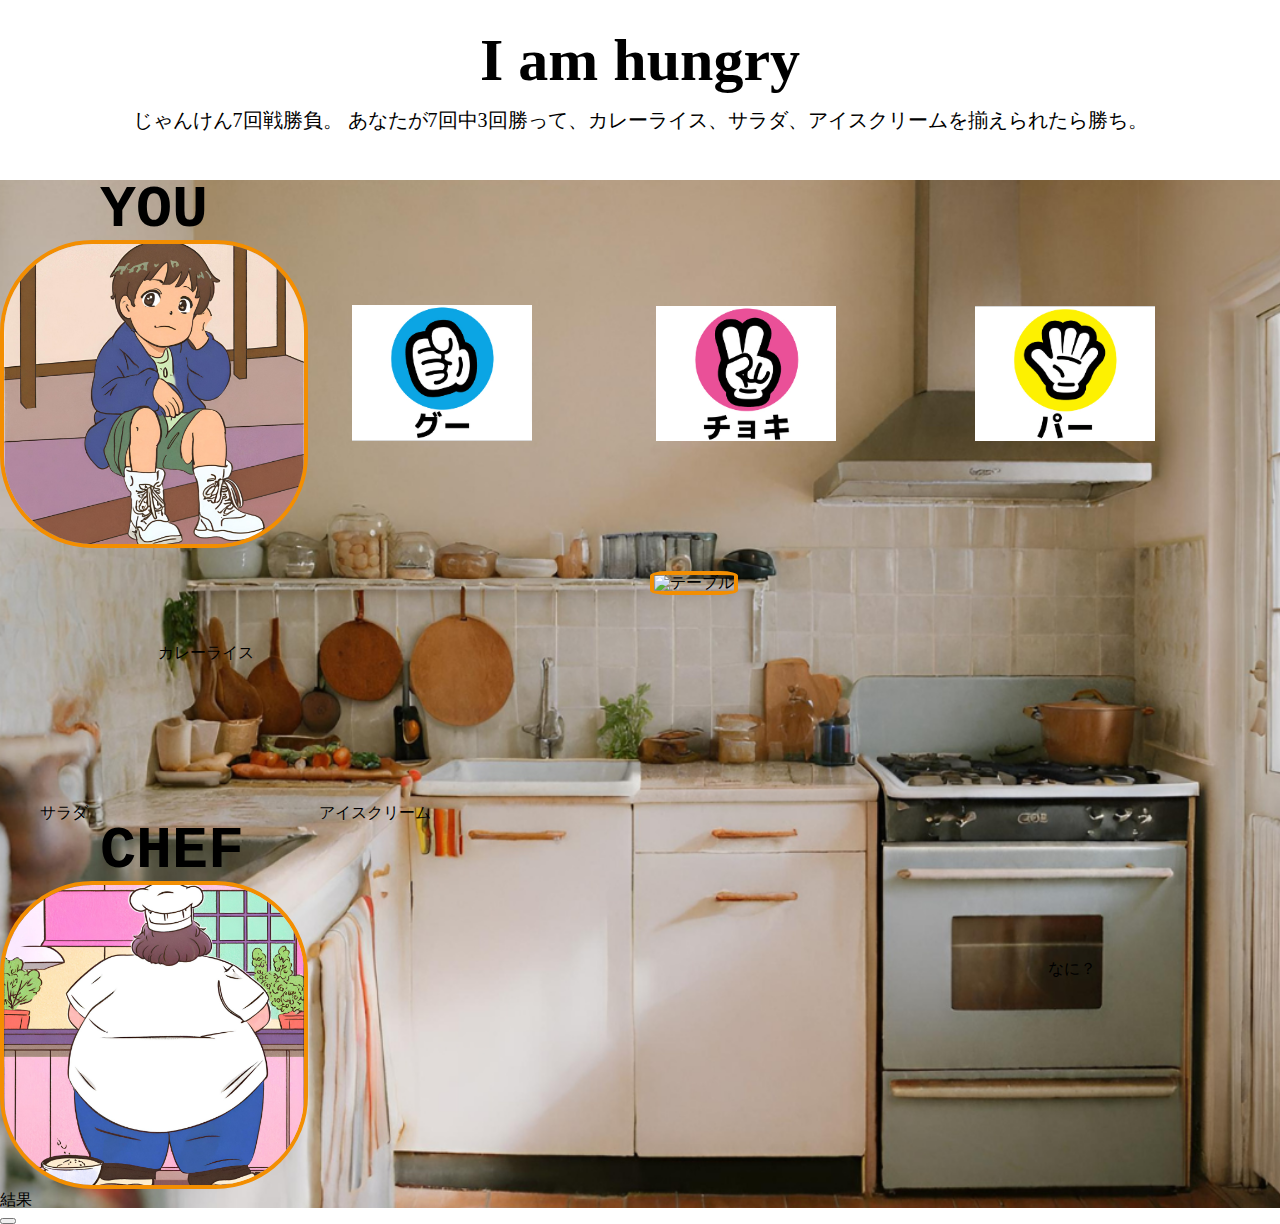
==== janken_tpl.html @ 83d5e886 "layout" ====
<!DOCTYPE html>
<html>
    
<head>
    <meta charset="utf-8">
    <meta name="viewport" content="width=device-width">
    <!-- css -->
    <link rel="stylesheet" href="css/style.css">
    <link rel="stylesheet" href="css/reset.css">
    <title>I am hungry</title>
    <!-- jquery -->
    <script src="js/jquery-2.1.3.min.js"></script>
</head>

<body>
    <header>
        <h1 class="title">I am hungry</h1>
        <h2 class="rule">
            じゃんけん7回戦勝負。
            あなたが7回中3回勝って、カレーライス、サラダ、アイスクリームを揃えられたら勝ち。
        </h2>
    </header>
        
    <main>
        <!-- あなた -->
        <section>
            <h2 class="player">YOU</h2>
            <div class="you">
                <!-- あなたの画像 -->
                <div class="waiting">
                    <img class="waitingBoy" src="./img/waiting.png" alt="食事を待っている男の子" width="300px">
                </div>
                    
                <!-- あなたのじゃんけんの手 -->
                <div>
                    <ul class="youJanken">
                        <li id="gu_btn"><img src="./img/gu.png" alt="グー" width="180px"></li>
                        <li id="cho_btn"><img src="./img/choki.png" alt="チョキ" width="180px"></li>
                        <li id="par_btn"><img src="./img/par.png" alt="パー" width="180px"></li>
                    </ul>
                </div>
            </div>
        </section>

        <div class="relative">
            <!-- ダイニングテーブルの画像 -->
            <section>
                <div class="table">
                    <img class="tableImg" src="./img/table.jpeg" alt="テーブル" width="600px">
                </div>
            </section>
            <!-- 勝ったら料理が一皿ずつimgで出てくる　という関数-->
            <section>
                <div class="judgment">
                    <div id="judgment1">サラダ</div>
                    <div id="judgment2">カレーライス</div>
                    <div id="judgment3">アイスクリーム</div>
                </div>
            </section>
        </div>
        
        <!-- シェフ -->
        <section>
            <h2 class="player">CHEF</h2>
            <div class="chef">
                <!-- シェフの画像 -->
                <div class="cooking">
                    <img class="cookingChef" src="./img/chef.png" alt="料理をしているシェフ" width="300px">
                </div>
                <!-- シェフのじゃんけんの手 -->
                <div id="pc_hands">なに？</div>
            </div>
        </section>
            
        <!-- 勝負がついたらWIN/LOSEの大きな（既存の男の子の画像を隠すくらい）imgが出る -->
        <section>
            <div id="result">結果</div>
        </section>
            
    </main>
        
    <footer>
        <!-- TRY AGAINのボタンを作る。（ゲームを最初からリセットする） -->
        <button id="tryAgain" type="button"></button>
    </footer>
    <script src="./js/janken.js"></script>        
</body>

</html>
---- css/style.css ----
body {
    text-align: left;
    margin-right: auto;
    margin-left: auto;
}
main {
    background-image: url("../img/haikei.png");
    background-repeat: no-repeat;
    background-position: center;
    background-size: 100%;
}
.title{
    font-size: 60px;
    font-weight: bold;
    text-align: center;
    margin-top: 30px;
    margin-bottom: 20px;
}
.rule{
    font-size: 20px;
    text-align: center;
    margin-bottom: 50px;
}
.player{
    font-size: 60px;
    font-family: 'Courier New', Courier, monospace;
    font-weight: bold;
}
ul{
    padding: 0;
    display: table;
    table-layout: fixed;
    width: 100%;
    text-align: right;
}
li{
    display: table-cell;
    cursor: grab;
}
.player{
    padding-left: 100px;
    
}
.you{
    display: flex;
}
.waitingBoy{
    border-radius: 30%;
    border: 0.3rem solid rgb(243, 142, 1);
}
#gu_btn{
    padding-right: 100px;
    padding-top: 65px;
}
#cho_btn{
    padding-right: 120px;
}
#par_btn{
    padding-right: 125px;
}
/* .relative{
    position: relative;
}
.salad{
    position: absolute;
    right: 1400px;
    bottom: 30px;
} */

.table{
    padding-top: 20px;
    padding-left: 650px;
    padding-bottom: 50px;
}
.tableImg{
    border-radius: 20%;
    border: 0.3rem solid rgb(243, 142, 1);
    /* z-index: 1; */
}
.judgment{
    display: flex;
}
#judgment1{
    /* z-index: 2; */
    padding-left: 40px;
    padding-right: 40px;
    padding-top: 160px;
}
#judgment2 {
    padding-left: 30px;
    padding-right: 30px;
}
#judgment3 {
    padding-left: 35px;
    padding-right: 40px;
    padding-top: 160px;
}
.chef{
    display: flex;
}
.cookingChef{
    border-radius: 30%;
    border: 0.3rem solid rgb(243, 142, 1);
}
#pc_hands{
    padding-top: 80px;
    padding-left: 740px;
}
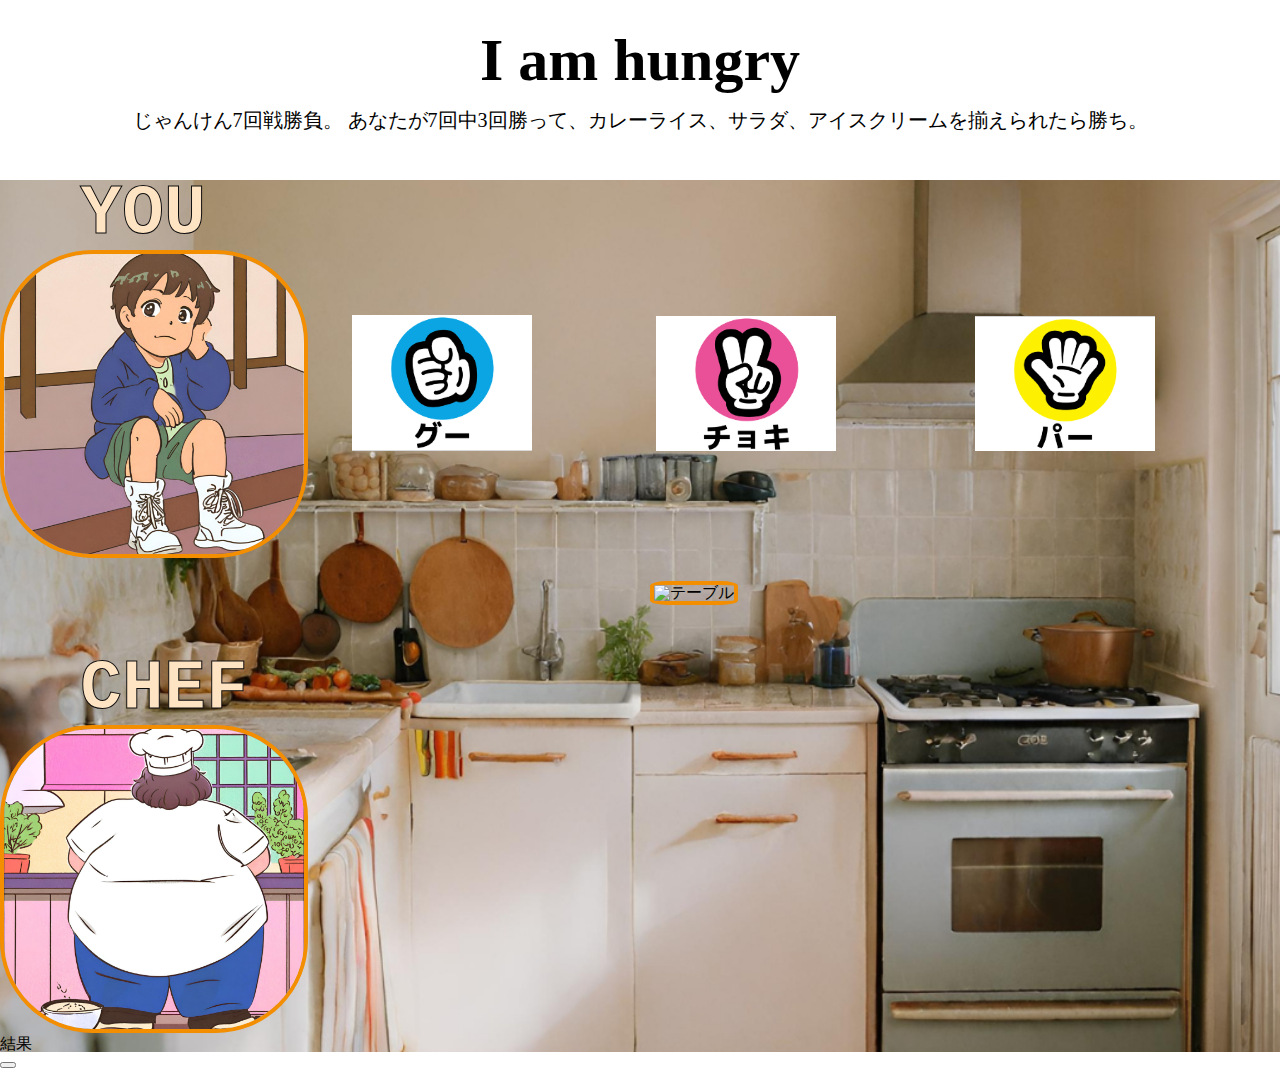
==== commit fa9d0200: "dish on the table" ====
--- a/janken_tpl.html
+++ b/janken_tpl.html
@@ -52,9 +52,9 @@
             <!-- 勝ったら料理が一皿ずつimgで出てくる　という関数-->
             <section>
                 <div class="judgment">
-                    <div id="judgment1">サラダ</div>
-                    <div id="judgment2">カレーライス</div>
-                    <div id="judgment3">アイスクリーム</div>
+                    <div id="judgment1"></div>
+                    <div id="judgment2"></div>
+                    <div id="judgment3"></div>
                 </div>
             </section>
         </div>
@@ -68,7 +68,7 @@
                     <img class="cookingChef" src="./img/chef.png" alt="料理をしているシェフ" width="300px">
                 </div>
                 <!-- シェフのじゃんけんの手 -->
-                <div id="pc_hands">なに？</div>
+                <div id="pc_hands"></div>
             </div>
         </section>
             
--- a/css/style.css
+++ b/css/style.css
@@ -22,7 +22,7 @@
     margin-bottom: 50px;
 }
 .player{
-    font-size: 60px;
+    font-size: 70px;
     font-family: 'Courier New', Courier, monospace;
     font-weight: bold;
 }
@@ -38,8 +38,9 @@
     cursor: grab;
 }
 .player{
-    padding-left: 100px;
-    
+    padding-left: 80px;
+    color: bisque;
+    -webkit-text-stroke: 1px #0e0d0d;
 }
 .you{
     display: flex;
@@ -58,15 +59,6 @@
 #par_btn{
     padding-right: 125px;
 }
-/* .relative{
-    position: relative;
-}
-.salad{
-    position: absolute;
-    right: 1400px;
-    bottom: 30px;
-} */
-
 .table{
     padding-top: 20px;
     padding-left: 650px;
@@ -75,22 +67,30 @@
 .tableImg{
     border-radius: 20%;
     border: 0.3rem solid rgb(243, 142, 1);
-    /* z-index: 1; */
+    position: relative;
 }
 .judgment{
     display: flex;
 }
 #judgment1{
-    /* z-index: 2; */
-    padding-left: 40px;
+    position: absolute;
+    top: 42%;
+    left: 2%;
+    padding-left: 700px;
     padding-right: 40px;
-    padding-top: 160px;
+    /* padding-top: 160px; */
 }
 #judgment2 {
+    position: absolute;
+    top: 33%;
+    left: 47%;
     padding-left: 30px;
     padding-right: 30px;
 }
 #judgment3 {
+    position: absolute;
+    top: 33.7%;
+    left: 55%;
     padding-left: 35px;
     padding-right: 40px;
     padding-top: 160px;
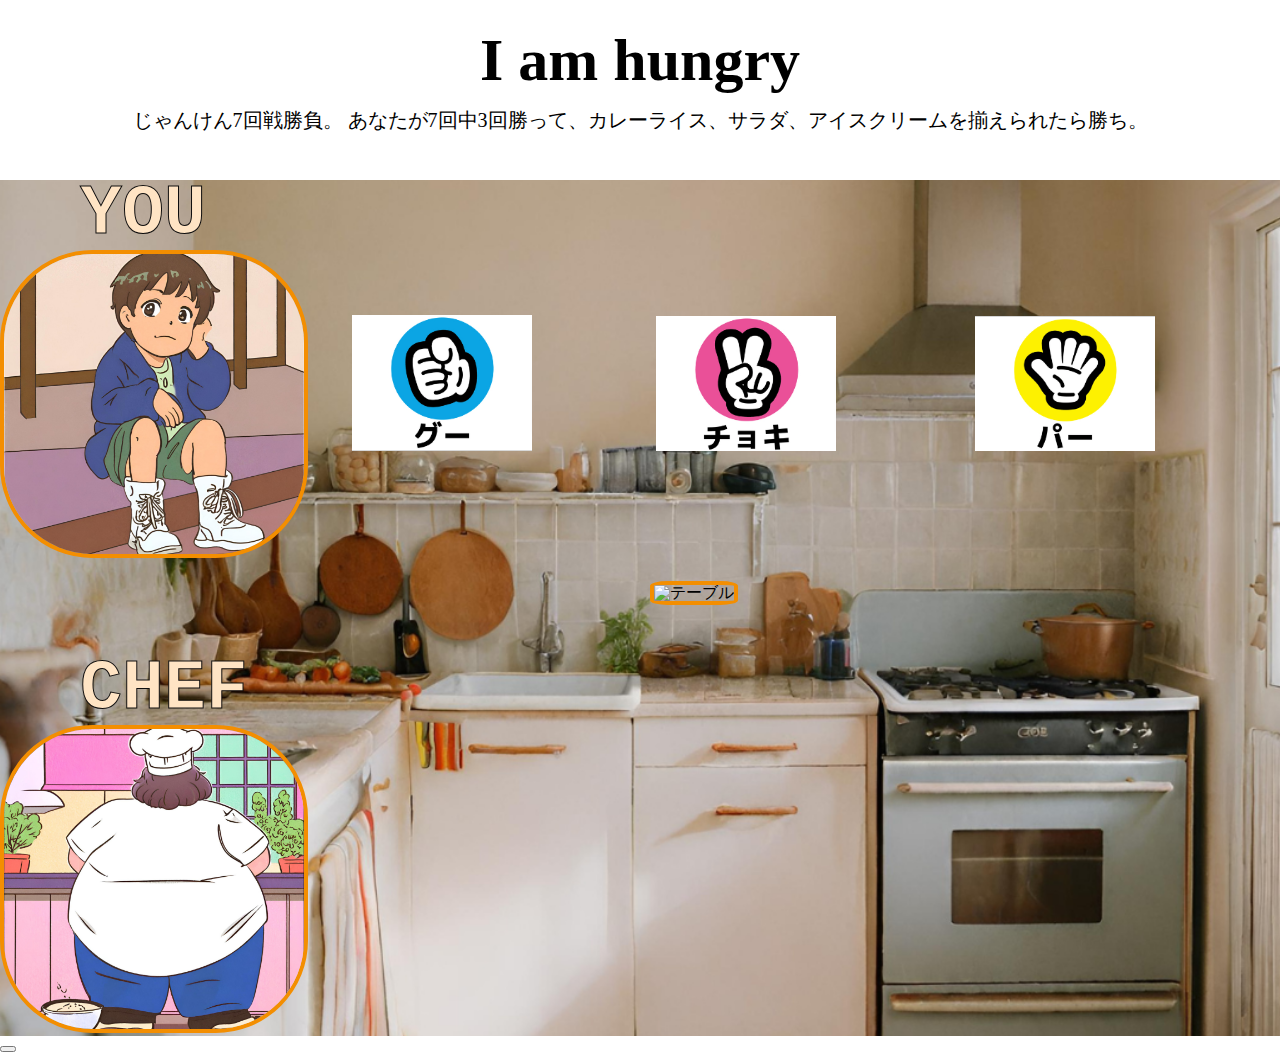
==== commit 8244d05d: "result vanish" ====
--- a/janken_tpl.html
+++ b/janken_tpl.html
@@ -42,7 +42,6 @@
             </div>
         </section>
 
-        <div class="relative">
             <!-- ダイニングテーブルの画像 -->
             <section>
                 <div class="table">
@@ -57,7 +56,6 @@
                     <div id="judgment3"></div>
                 </div>
             </section>
-        </div>
         
         <!-- シェフ -->
         <section>
@@ -74,7 +72,7 @@
             
         <!-- 勝負がついたらWIN/LOSEの大きな（既存の男の子の画像を隠すくらい）imgが出る -->
         <section>
-            <div id="result">結果</div>
+            <div id="result"></div>
         </section>
             
     </main>
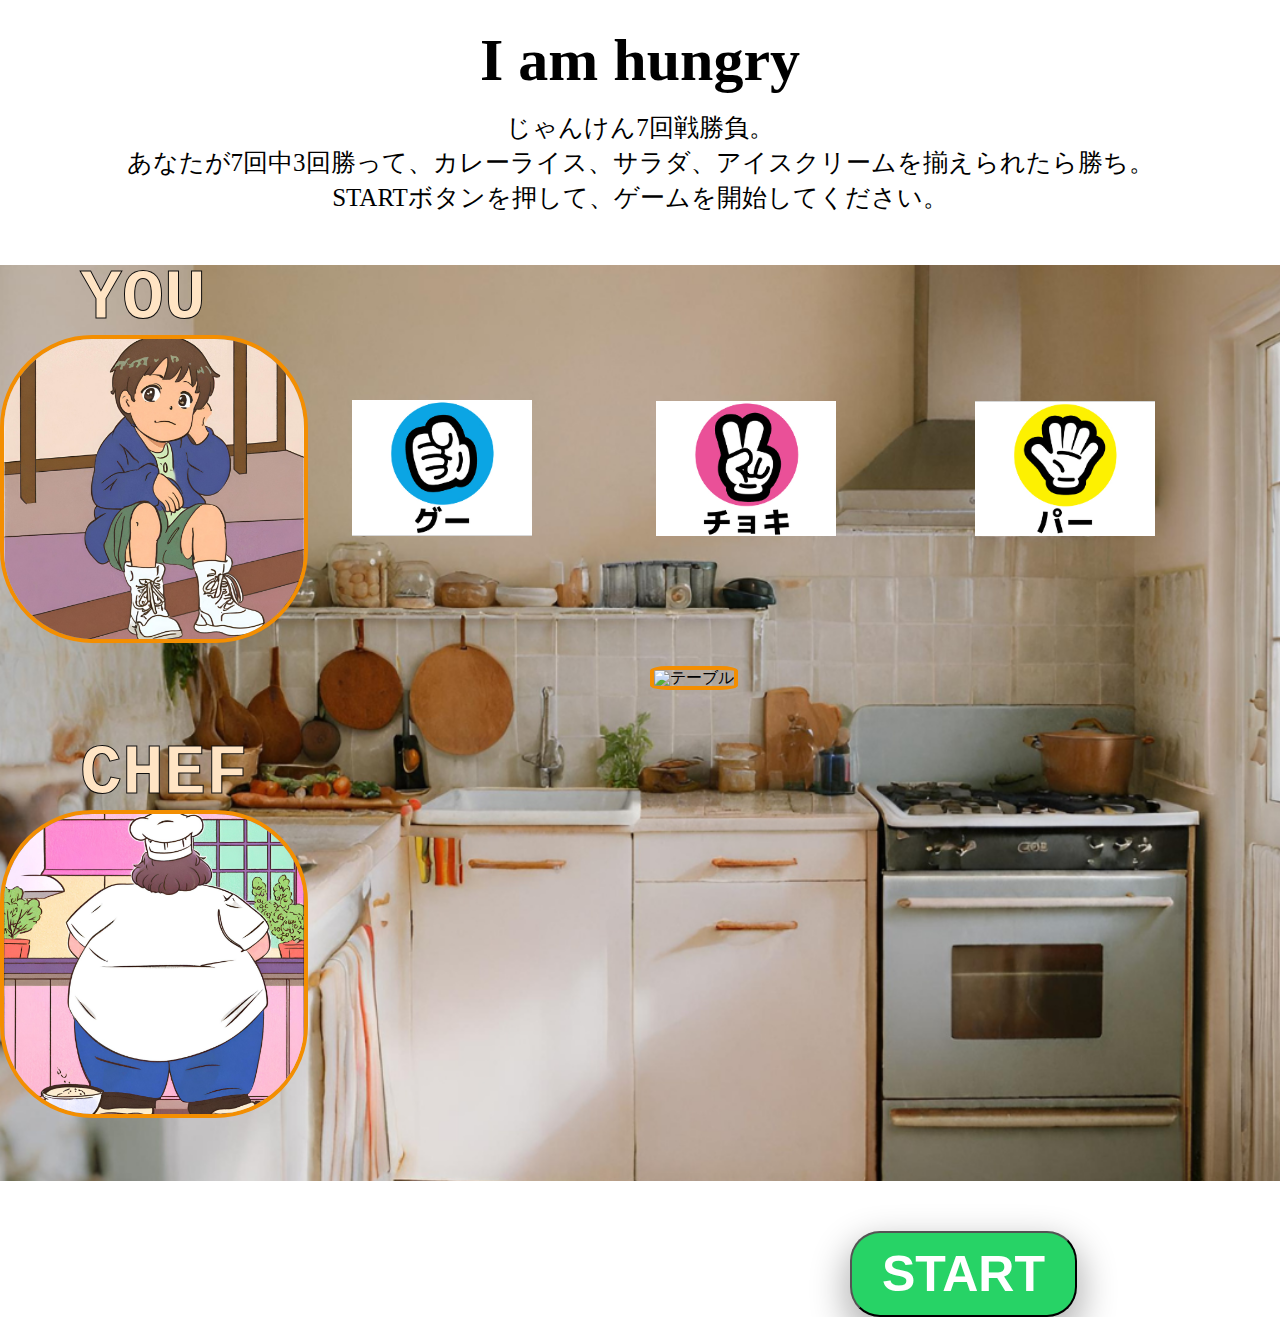
==== commit 19dba44b: "added rules and start button" ====
--- a/janken_tpl.html
+++ b/janken_tpl.html
@@ -16,8 +16,9 @@
     <header>
         <h1 class="title">I am hungry</h1>
         <h2 class="rule">
-            じゃんけん7回戦勝負。
-            あなたが7回中3回勝って、カレーライス、サラダ、アイスクリームを揃えられたら勝ち。
+            じゃんけん7回戦勝負。<br>
+            あなたが7回中3回勝って、カレーライス、サラダ、アイスクリームを揃えられたら勝ち。<br>
+            STARTボタンを押して、ゲームを開始してください。
         </h2>
     </header>
         
@@ -79,7 +80,7 @@
         
     <footer>
         <!-- TRY AGAINのボタンを作る。（ゲームを最初からリセットする） -->
-        <button id="tryAgain" type="button"></button>
+        <button id="tryAgain" type="button">START</button>
     </footer>
     <script src="./js/janken.js"></script>        
 </body>
--- a/css/style.css
+++ b/css/style.css
@@ -17,9 +17,10 @@
     margin-bottom: 20px;
 }
 .rule{
-    font-size: 20px;
+    font-size: 25px;
     text-align: center;
     margin-bottom: 50px;
+    line-height: 35px;
 }
 .player{
     font-size: 70px;
@@ -105,4 +106,25 @@
 #pc_hands{
     padding-top: 80px;
     padding-left: 740px;
+}
+#result{
+    padding-left: 400px;
+    padding-bottom: 60px;
+}
+#tryAgain{
+    display: inline-block;
+    font-size: 50px;
+    font-weight: bold;
+    padding: 12px 30px;
+    background: #27d366;
+    color: #fff;
+    border-radius: 30px;
+    box-shadow: rgba(6, 6, 6, 0.3) 0px 15px 35px 5px;
+    /* transition: all 0.2s; */
+    margin-top: 50px;
+    margin-left: 850px;
+}
+#tryAgain:hover{
+    background: #1eb0d1;
+    box-shadow: rgba(100,100,111,0.5) 0px 7px 29px 0px;
 }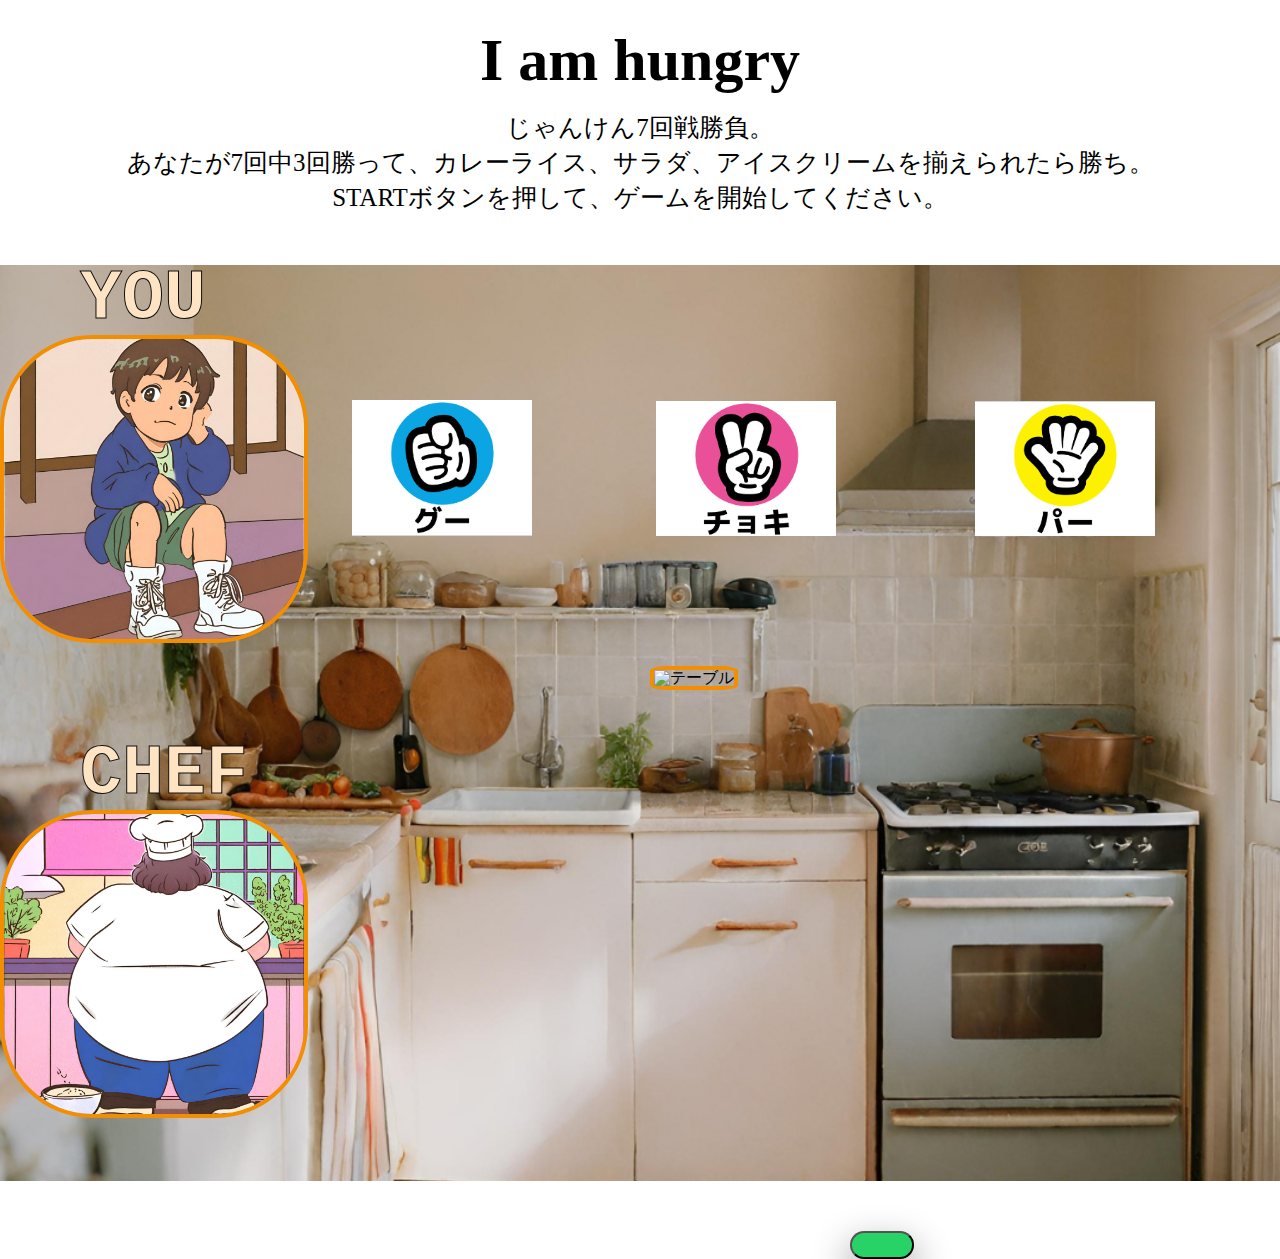
==== commit accc2e4b: "delete start button and added reset button" ====
--- a/janken_tpl.html
+++ b/janken_tpl.html
@@ -80,7 +80,7 @@
         
     <footer>
         <!-- TRY AGAINのボタンを作る。（ゲームを最初からリセットする） -->
-        <button id="tryAgain" type="button">START</button>
+        <button id="tryAgain" onclick="window.location.reload();"></button>
     </footer>
     <script src="./js/janken.js"></script>        
 </body>
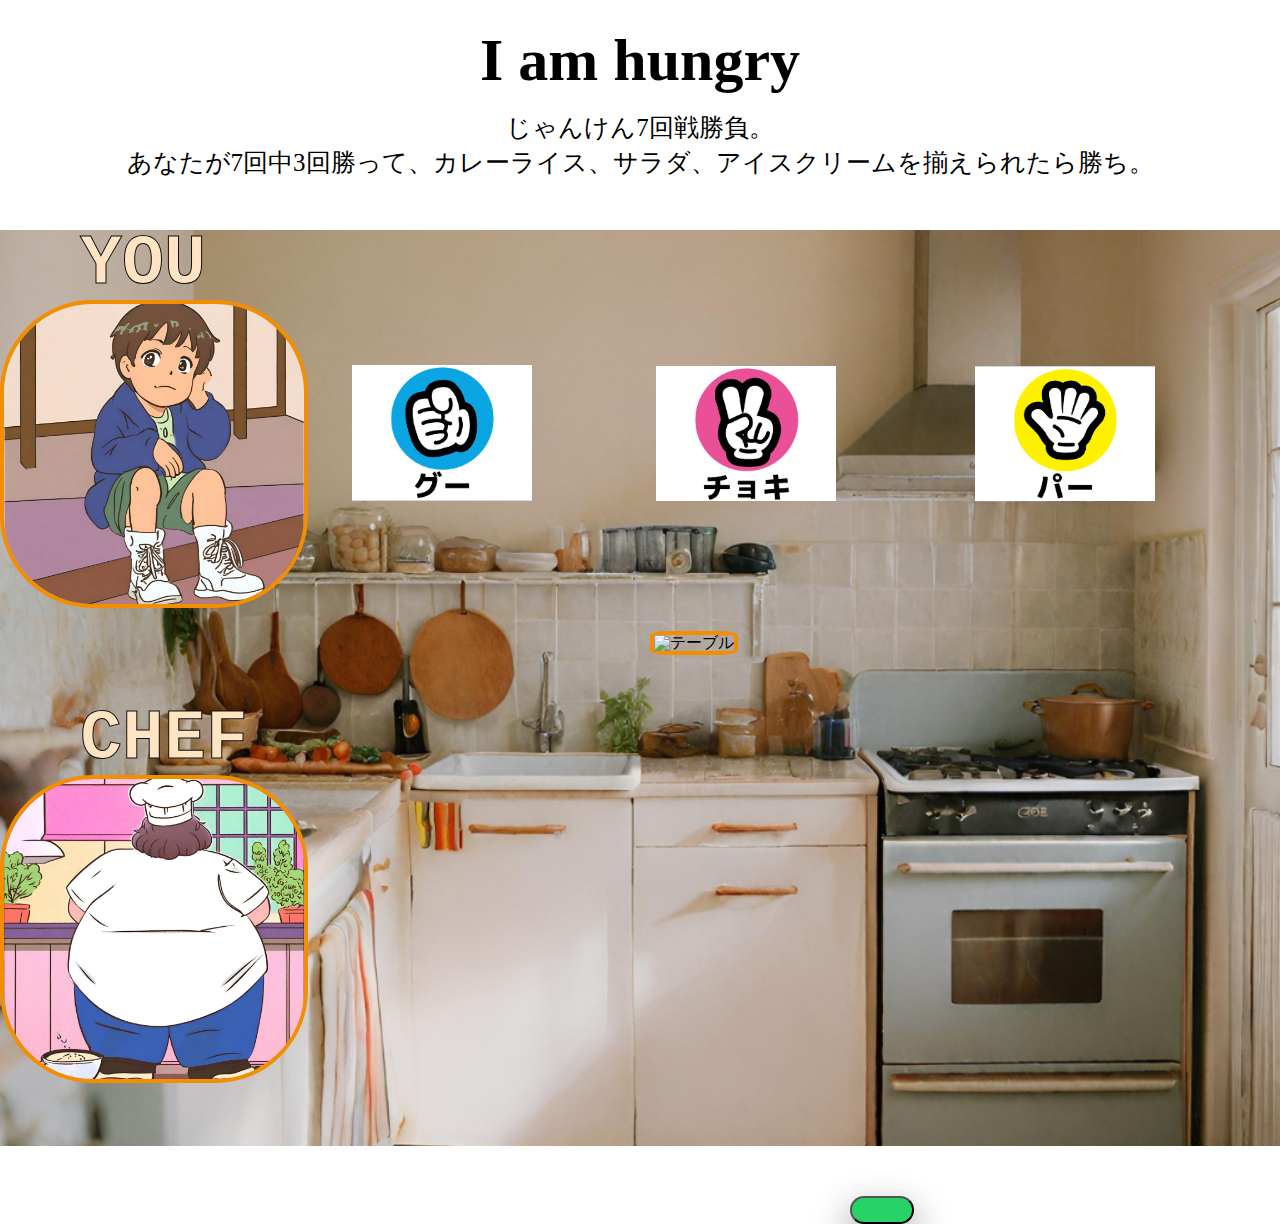
==== commit f933eaa5: "rule amend" ====
--- a/janken_tpl.html
+++ b/janken_tpl.html
@@ -17,8 +17,7 @@
         <h1 class="title">I am hungry</h1>
         <h2 class="rule">
             じゃんけん7回戦勝負。<br>
-            あなたが7回中3回勝って、カレーライス、サラダ、アイスクリームを揃えられたら勝ち。<br>
-            STARTボタンを押して、ゲームを開始してください。
+            あなたが7回中3回勝って、カレーライス、サラダ、アイスクリームを揃えられたら勝ち。
         </h2>
     </header>
         
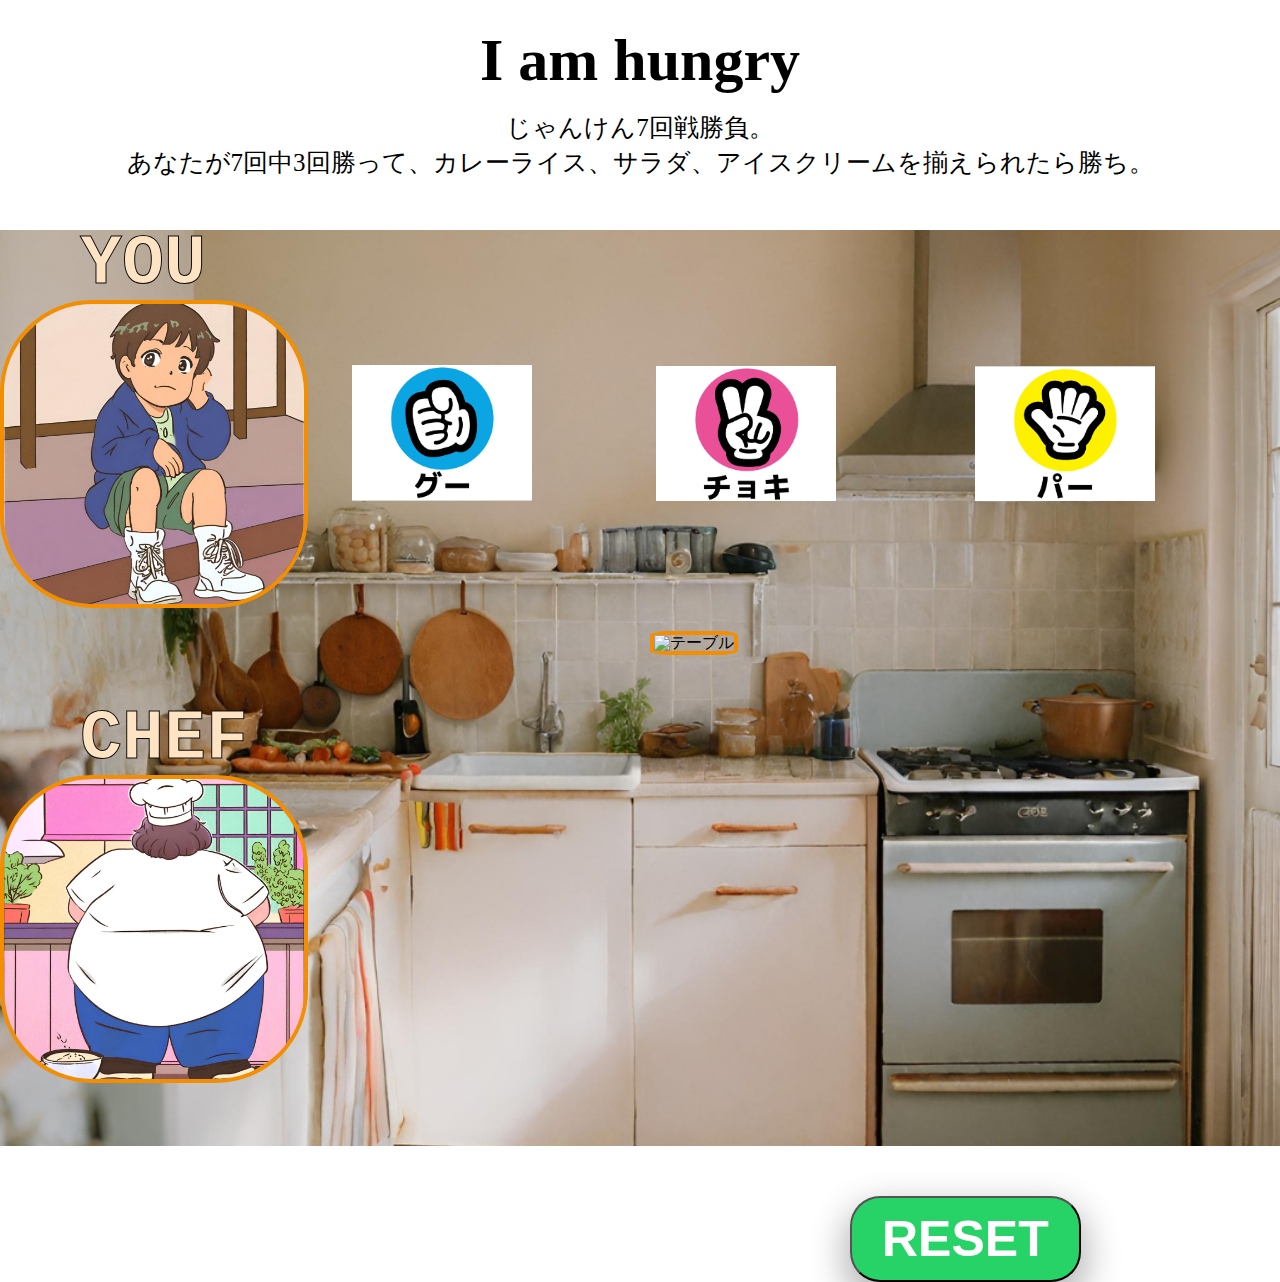
==== commit 0dc4080a: "added reset button" ====
--- a/janken_tpl.html
+++ b/janken_tpl.html
@@ -79,7 +79,7 @@
         
     <footer>
         <!-- TRY AGAINのボタンを作る。（ゲームを最初からリセットする） -->
-        <button id="tryAgain" onclick="window.location.reload();"></button>
+        <button id="tryAgain" onclick="window.location.reload();">RESET</button>
     </footer>
     <script src="./js/janken.js"></script>        
 </body>
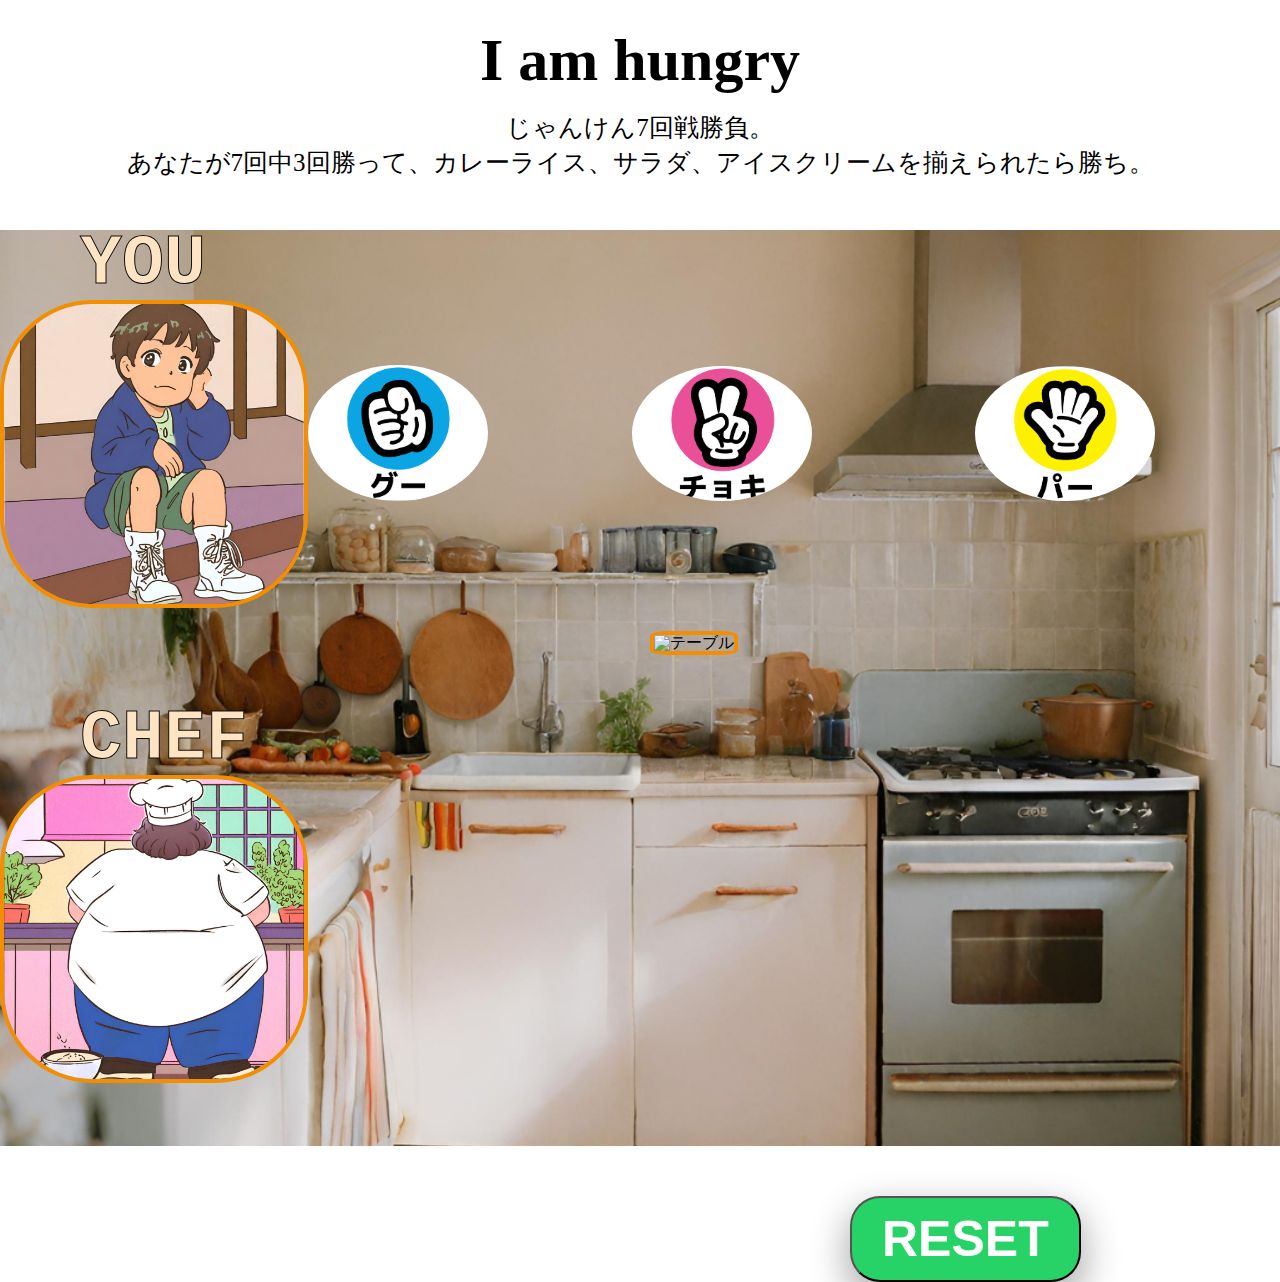
==== commit 5d29ae83: "border-radiued janken button and changed hover" ====
--- a/janken_tpl.html
+++ b/janken_tpl.html
@@ -34,9 +34,9 @@
                 <!-- あなたのじゃんけんの手 -->
                 <div>
                     <ul class="youJanken">
-                        <li id="gu_btn"><img src="./img/gu.png" alt="グー" width="180px"></li>
-                        <li id="cho_btn"><img src="./img/choki.png" alt="チョキ" width="180px"></li>
-                        <li id="par_btn"><img src="./img/par.png" alt="パー" width="180px"></li>
+                        <li id="gu_btn"><img id="gu" src="./img/gu.png" alt="グー" width="180px"></li>
+                        <li id="cho_btn"><img id="choki" src="./img/choki.png" alt="チョキ" width="180px"></li>
+                        <li id="par_btn"><img id="par" src="./img/par.png" alt="パー" width="180px"></li>
                     </ul>
                 </div>
             </div>
--- a/css/style.css
+++ b/css/style.css
@@ -38,6 +38,10 @@
     display: table-cell;
     cursor: grab;
 }
+li:hover{
+    border: solid;
+    border-radius: 50%;
+}
 .player{
     padding-left: 80px;
     color: bisque;
@@ -51,14 +55,23 @@
     border: 0.3rem solid rgb(243, 142, 1);
 }
 #gu_btn{
-    padding-right: 100px;
+    padding-right: 160px;
     padding-top: 65px;
 }
 #cho_btn{
-    padding-right: 120px;
+    padding-right: 160px;
 }
 #par_btn{
     padding-right: 125px;
+}
+#gu{
+    border-radius: 75%;
+}
+#choki{
+    border-radius: 75%;
+}
+#par{
+    border-radius: 75%;
 }
 .table{
     padding-top: 20px;
@@ -75,23 +88,23 @@
 }
 #judgment1{
     position: absolute;
-    top: 42%;
-    left: 2%;
+    top: 43%;
+    left:0.5%;
     padding-left: 700px;
     padding-right: 40px;
     /* padding-top: 160px; */
 }
 #judgment2 {
     position: absolute;
-    top: 33%;
-    left: 47%;
+    top: 35%;
+    left: 46%;
     padding-left: 30px;
     padding-right: 30px;
 }
 #judgment3 {
     position: absolute;
-    top: 33.7%;
-    left: 55%;
+    top: 34.6%;
+    left: 55.2%;
     padding-left: 35px;
     padding-right: 40px;
     padding-top: 160px;
